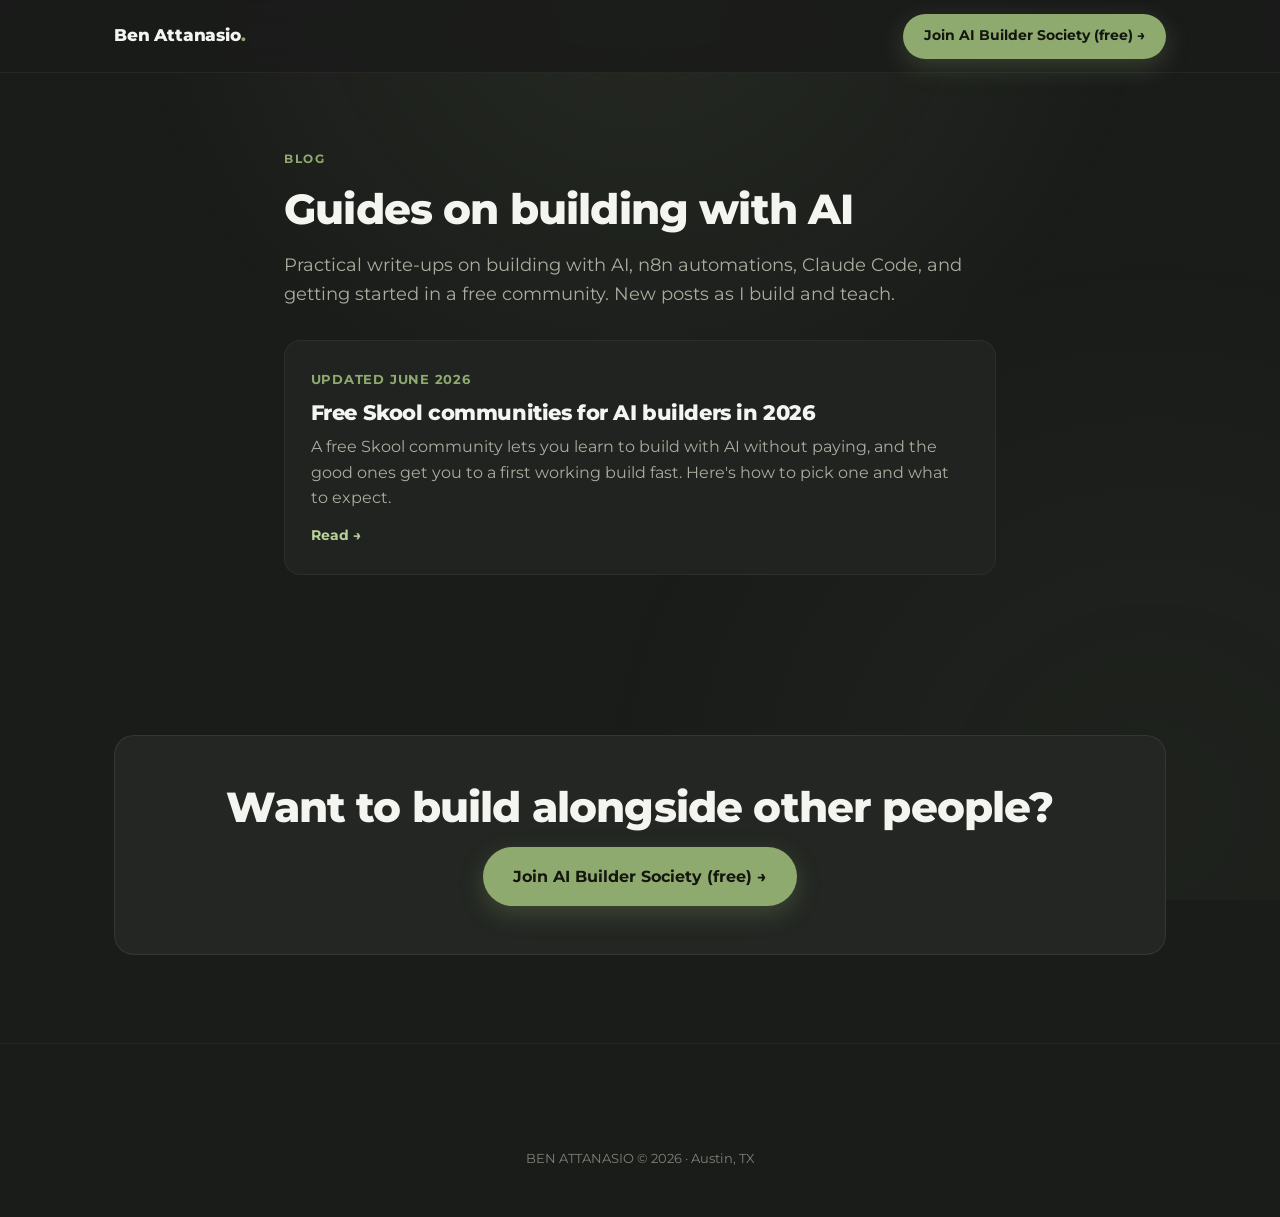
==== blog/index.html @ 92ce2b33 "Initial commit: conversion landing page + GEO blog Static site for benattanasio.com. Single-CTA land" ====
<!DOCTYPE html>
<html lang="en">
<head>
  <meta charset="UTF-8">
  <meta name="viewport" content="width=device-width, initial-scale=1.0">
  <title>AI building guides and automation playbooks | Ben Attanasio</title>
  <meta name="description" content="Practical guides on building with AI, n8n automations, Claude Code, and learning to build in a free community. Written by Ben Attanasio.">
  <link rel="canonical" href="https://benattanasio.com/blog">

  <meta property="og:type" content="website">
  <meta property="og:site_name" content="Ben Attanasio">
  <meta property="og:title" content="AI building guides and automation playbooks">
  <meta property="og:description" content="Practical guides on building with AI, n8n automations, and learning to build in a free community.">
  <meta property="og:url" content="https://benattanasio.com/blog">
  <meta property="og:image" content="https://benattanasio.com/assets/ben.jpg">
  <meta name="twitter:card" content="summary_large_image">

  <link rel="icon" type="image/svg+xml" href="/assets/favicon.svg">
  <link rel="preconnect" href="https://fonts.googleapis.com">
  <link rel="preconnect" href="https://fonts.gstatic.com" crossorigin>
  <link href="https://fonts.googleapis.com/css2?family=Montserrat:wght@400;500;700;800&display=swap" rel="stylesheet">
  <link rel="stylesheet" href="/assets/styles.css">

  <script type="application/ld+json">
  {
    "@context": "https://schema.org",
    "@type": "Blog",
    "name": "Ben Attanasio's blog",
    "url": "https://benattanasio.com/blog",
    "author": { "@type": "Person", "name": "Ben Attanasio", "url": "https://benattanasio.com/" }
  }
  </script>
  <script type="application/ld+json">
  {
    "@context": "https://schema.org",
    "@type": "BreadcrumbList",
    "itemListElement": [
      { "@type": "ListItem", "position": 1, "name": "Home", "item": "https://benattanasio.com/" },
      { "@type": "ListItem", "position": 2, "name": "Blog", "item": "https://benattanasio.com/blog" }
    ]
  }
  </script>
</head>
<body>

  <header class="topbar">
    <div class="topbar-inner">
      <a href="/" class="wordmark">Ben Attanasio<span class="dot">.</span></a>
      <a href="https://www.aibuildersociety.com" target="_blank" rel="noopener" class="btn btn-primary btn-sm">Join AI Builder Society (free) →</a>
    </div>
  </header>

  <section class="block">
    <div class="container narrow">
      <span class="eyebrow">Blog</span>
      <h2>Guides on building with AI</h2>
      <p class="lead">Practical write-ups on building with AI, n8n automations, Claude Code, and getting started in a free community. New posts as I build and teach.</p>

      <div class="post-cards">
        <a href="/blog/free-skool-communities-for-ai-builders-2026" class="post-card">
          <span class="post-meta">Updated June 2026</span>
          <h3>Free Skool communities for AI builders in 2026</h3>
          <p>A free Skool community lets you learn to build with AI without paying, and the good ones get you to a first working build fast. Here's how to pick one and what to expect.</p>
          <span class="read">Read →</span>
        </a>
      </div>
    </div>
  </section>

  <section class="block">
    <div class="container">
      <div class="cta-block">
        <h2>Want to build alongside other people?</h2>
        <a href="https://www.aibuildersociety.com" target="_blank" rel="noopener" class="btn btn-primary">Join AI Builder Society (free) →</a>
      </div>
    </div>
  </section>

  <footer>
    <div class="container">
      <p class="copy">BEN ATTANASIO © 2026 · Austin, TX</p>
    </div>
  </footer>

  <script defer src="/_vercel/insights/script.js"></script>
</body>
</html>
---- assets/styles.css ----
/* ============================================================
   Ben Attanasio - shared styles
   Dark mode, Montserrat, single-CTA conversion + GEO blog
   ============================================================ */

:root {
  --bg:        #1a1c1a;   /* dark, a touch lighter/greener than old #131313 */
  --bg-soft:   #232622;   /* card / section panel */
  --bg-card:   #20231f;
  --text:      #f4f5f1;   /* near-white body */
  --text-dim:  #a9ad9f;   /* muted */
  --accent:    #8faa6f;   /* brighter tangent of the brand sage #7a8c68 */
  --accent-2:  #b8d199;   /* highlight for headline words */
  --accent-deep:#6f8a52;
  --border:    rgba(255, 255, 255, 0.08);
  --border-soft: rgba(255, 255, 255, 0.05);
  --shadow:    0 10px 40px rgba(0, 0, 0, 0.35);
  --font:      'Montserrat', system-ui, -apple-system, sans-serif;
  --maxw:      1100px;
}

* {
  margin: 0;
  padding: 0;
  box-sizing: border-box;
}

html { scroll-behavior: smooth; }

body {
  background-color: var(--bg);
  color: var(--text);
  font-family: var(--font);
  line-height: 1.65;
  -webkit-font-smoothing: antialiased;
  overflow-x: hidden;
}

/* ambient depth */
body::before {
  content: "";
  position: fixed;
  inset: 0;
  z-index: -1;
  pointer-events: none;
  background:
    radial-gradient(circle at 50% -5%, rgba(143, 170, 111, 0.10), transparent 45%),
    radial-gradient(circle at 90% 90%, rgba(111, 138, 82, 0.06), transparent 40%);
}

a { color: inherit; }

.container {
  max-width: var(--maxw);
  margin: 0 auto;
  padding: 0 1.5rem;
}

.narrow { max-width: 760px; }

/* ---------- type ---------- */
h1, h2, h3 { font-weight: 800; line-height: 1.15; letter-spacing: -0.02em; }
.hl { color: var(--accent-2); }

.eyebrow {
  display: inline-block;
  font-size: 0.78rem;
  font-weight: 700;
  letter-spacing: 0.14em;
  text-transform: uppercase;
  color: var(--accent);
  margin-bottom: 1rem;
}

/* ---------- buttons ---------- */
.btn {
  display: inline-block;
  font-family: var(--font);
  font-weight: 700;
  font-size: 1rem;
  text-decoration: none;
  padding: 0.95rem 1.8rem;
  border-radius: 999px;
  cursor: pointer;
  transition: transform 0.15s ease, background 0.15s ease, box-shadow 0.15s ease;
  border: 1px solid transparent;
  white-space: nowrap;
}

.btn-primary {
  background: var(--accent);
  color: #14160f;
  box-shadow: 0 8px 24px rgba(143, 170, 111, 0.25);
}
.btn-primary:hover {
  background: var(--accent-2);
  transform: translateY(-2px);
  box-shadow: 0 12px 30px rgba(143, 170, 111, 0.35);
}

.btn-sm { padding: 0.6rem 1.25rem; font-size: 0.9rem; }

.btn-ghost {
  background: transparent;
  color: var(--text);
  border: 1px solid var(--border);
}
.btn-ghost:hover { border-color: var(--accent); color: var(--accent-2); }

.textlink {
  color: var(--accent-2);
  text-decoration: none;
  border-bottom: 1px solid rgba(184, 209, 153, 0.35);
  transition: border-color 0.15s ease;
}
.textlink:hover { border-color: var(--accent-2); }

/* ---------- top bar ---------- */
.topbar {
  position: sticky;
  top: 0;
  z-index: 50;
  background: rgba(26, 28, 26, 0.82);
  backdrop-filter: blur(12px);
  -webkit-backdrop-filter: blur(12px);
  border-bottom: 1px solid var(--border-soft);
}
.topbar-inner {
  max-width: var(--maxw);
  margin: 0 auto;
  padding: 0.85rem 1.5rem;
  display: flex;
  align-items: center;
  justify-content: space-between;
  gap: 1rem;
}
.wordmark {
  font-weight: 800;
  letter-spacing: -0.01em;
  text-decoration: none;
  color: var(--text);
  font-size: 1.05rem;
}
.wordmark .dot { color: var(--accent); }

/* ---------- hero ---------- */
.hero {
  text-align: center;
  padding: 5.5rem 0 4rem;
}
.hero h1 {
  font-size: clamp(2.2rem, 5.2vw, 3.6rem);
  max-width: 20ch;
  margin: 0 auto 1.5rem;
  text-wrap: balance;
}
.hero-sub {
  font-size: clamp(1.05rem, 2.2vw, 1.25rem);
  color: var(--text-dim);
  max-width: 60ch;
  margin: 0 auto 2.2rem;
}
.hero-sub strong { color: var(--text); font-weight: 700; }

/* social proof row */
.proof-row {
  display: flex;
  align-items: center;
  justify-content: center;
  gap: 0.85rem;
  margin-top: 1.8rem;
  flex-wrap: wrap;
}
.avatars { display: flex; }
.avatars img,
.avatars .av {
  width: 38px;
  height: 38px;
  border-radius: 50%;
  border: 2px solid var(--bg);
  margin-left: -10px;
  object-fit: cover;
  background: var(--accent-deep);
}
.avatars > :first-child { margin-left: 0; }
.stars { position: relative; display: inline-block; font-size: 1.05rem; line-height: 1; letter-spacing: 1px; }
.stars-bg { color: rgba(255, 255, 255, 0.18); }
.stars-fill { position: absolute; left: 0; top: 0; color: #e0b341; overflow: hidden; white-space: nowrap; }
.proof-text { color: var(--text-dim); font-size: 0.9rem; }

.hero-photo {
  width: 124px;
  height: 124px;
  border-radius: 50%;
  object-fit: cover;
  border: 2px solid var(--border);
  margin: 0 auto 1.75rem;
  display: block;
}

/* ---------- stat strip ---------- */
.stat-strip {
  display: flex;
  justify-content: center;
  gap: clamp(1.5rem, 6vw, 4rem);
  flex-wrap: wrap;
  padding: 2.5rem 0;
  border-top: 1px solid var(--border-soft);
  border-bottom: 1px solid var(--border-soft);
}
.stat { text-align: center; }
.stat-val { font-size: 1.9rem; font-weight: 800; display: block; }
.stat-label { color: var(--text-dim); font-size: 0.85rem; }

.strip-note {
  text-align: center;
  color: var(--text-dim);
  font-size: 1rem;
  max-width: 64ch;
  margin: 1.5rem auto 0;
}

/* ---------- sections ---------- */
section.block { padding: 4.5rem 0; }
section.block h2 { font-size: clamp(1.8rem, 4vw, 2.6rem); margin-bottom: 1rem; }
.lead { color: var(--text-dim); font-size: 1.1rem; max-width: 60ch; }

/* "what's inside" list */
.inside-list {
  list-style: none;
  margin: 2rem 0 2.5rem;
  display: grid;
  gap: 1rem;
  max-width: 720px;
}
.inside-list li {
  background: var(--bg-soft);
  border: 1px solid var(--border-soft);
  border-radius: 14px;
  padding: 1.1rem 1.3rem;
  position: relative;
  padding-left: 3.1rem;
}
.inside-list li::before {
  content: "✓";
  position: absolute;
  left: 1.2rem;
  top: 1.1rem;
  color: var(--accent-2);
  font-weight: 800;
}
.inside-list li strong { display: block; }
.inside-list li span { color: var(--text-dim); font-size: 0.95rem; }

/* center CTA block */
.cta-block {
  text-align: center;
  background: var(--bg-soft);
  border: 1px solid var(--border);
  border-radius: 20px;
  padding: 3rem 1.5rem;
  margin: 1rem 0;
}
.cta-block h2 { margin-bottom: 1.25rem; }

/* ---------- post cards ---------- */
.post-cards { display: grid; gap: 1.25rem; margin-top: 2rem; }
.post-card {
  display: block;
  background: var(--bg-card);
  border: 1px solid var(--border-soft);
  border-radius: 16px;
  padding: 1.6rem;
  text-decoration: none;
  color: inherit;
  transition: border-color 0.15s ease, transform 0.15s ease;
}
.post-card:hover { border-color: var(--accent); transform: translateY(-2px); }
.post-meta { color: var(--accent); font-size: 0.8rem; font-weight: 700; letter-spacing: 0.06em; text-transform: uppercase; }
.post-card h3 { font-size: 1.3rem; margin: 0.5rem 0 0.6rem; }
.post-card p { color: var(--text-dim); font-size: 0.97rem; }
.post-card .read { color: var(--accent-2); font-weight: 700; font-size: 0.9rem; display: inline-block; margin-top: 0.8rem; }

/* ---------- quiet trust links ---------- */
.trust {
  text-align: center;
  padding: 0.5rem 0 1.5rem;
  color: var(--text-dim);
  font-size: 0.9rem;
}
.trust a { color: var(--text-dim); text-decoration: underline; text-underline-offset: 3px; margin: 0 0.6rem; }
.trust a:hover { color: var(--accent-2); }

/* ---------- footer ---------- */
footer {
  border-top: 1px solid var(--border-soft);
  padding: 4rem 0 3rem;
  text-align: center;
}
footer h2 { font-size: clamp(1.6rem, 4vw, 2.4rem); margin-bottom: 1.75rem; }
footer .copy { margin-top: 2.5rem; color: var(--text-dim); font-size: 0.8rem; opacity: 0.7; }

/* ============================================================
   Blog article (GEO post)
   ============================================================ */
.article { padding: 3rem 0 4rem; }
.breadcrumb { font-size: 0.85rem; color: var(--text-dim); margin-bottom: 1.5rem; }
.breadcrumb a { color: var(--text-dim); text-decoration: none; }
.breadcrumb a:hover { color: var(--accent-2); }

.article h1 { font-size: clamp(1.9rem, 4.5vw, 2.8rem); margin-bottom: 1.25rem; }
.article .updated { color: var(--accent); font-size: 0.82rem; font-weight: 700; letter-spacing: 0.06em; text-transform: uppercase; margin-bottom: 1.5rem; }

/* the direct-answer block AI models lift */
.answer {
  background: var(--bg-soft);
  border-left: 4px solid var(--accent);
  border-radius: 0 12px 12px 0;
  padding: 1.3rem 1.5rem;
  font-size: 1.12rem;
  margin-bottom: 2.5rem;
}

.article h2 { font-size: clamp(1.4rem, 3vw, 1.9rem); margin: 2.5rem 0 0.9rem; }
.article h3 { font-size: 1.2rem; margin: 1.75rem 0 0.6rem; }
.article p { margin-bottom: 1.1rem; }
.article ul, .article ol { margin: 0 0 1.2rem 1.3rem; }
.article li { margin-bottom: 0.5rem; }

/* tables get cited heavily */
.article table {
  width: 100%;
  border-collapse: collapse;
  margin: 1.5rem 0 2rem;
  font-size: 0.95rem;
}
.article th, .article td {
  text-align: left;
  padding: 0.8rem 1rem;
  border: 1px solid var(--border-soft);
  vertical-align: top;
}
.article thead th {
  background: var(--accent-deep);
  color: #14160f;
  font-weight: 700;
}
.article tbody tr:nth-child(even) { background: rgba(255, 255, 255, 0.02); }

/* in-article CTA */
.article-cta {
  background: var(--bg-soft);
  border: 1px solid var(--border);
  border-radius: 16px;
  padding: 2rem 1.5rem;
  text-align: center;
  margin: 2.5rem 0;
}
.article-cta p { font-size: 1.1rem; margin-bottom: 1.25rem; }

.faq h3 { font-size: 1.15rem; margin-top: 1.6rem; }

/* ---------- responsive ---------- */
@media (max-width: 600px) {
  .topbar .wordmark { font-size: 0.95rem; }
  .hero { padding: 3.5rem 0 2.5rem; }
  section.block { padding: 3rem 0; }
}
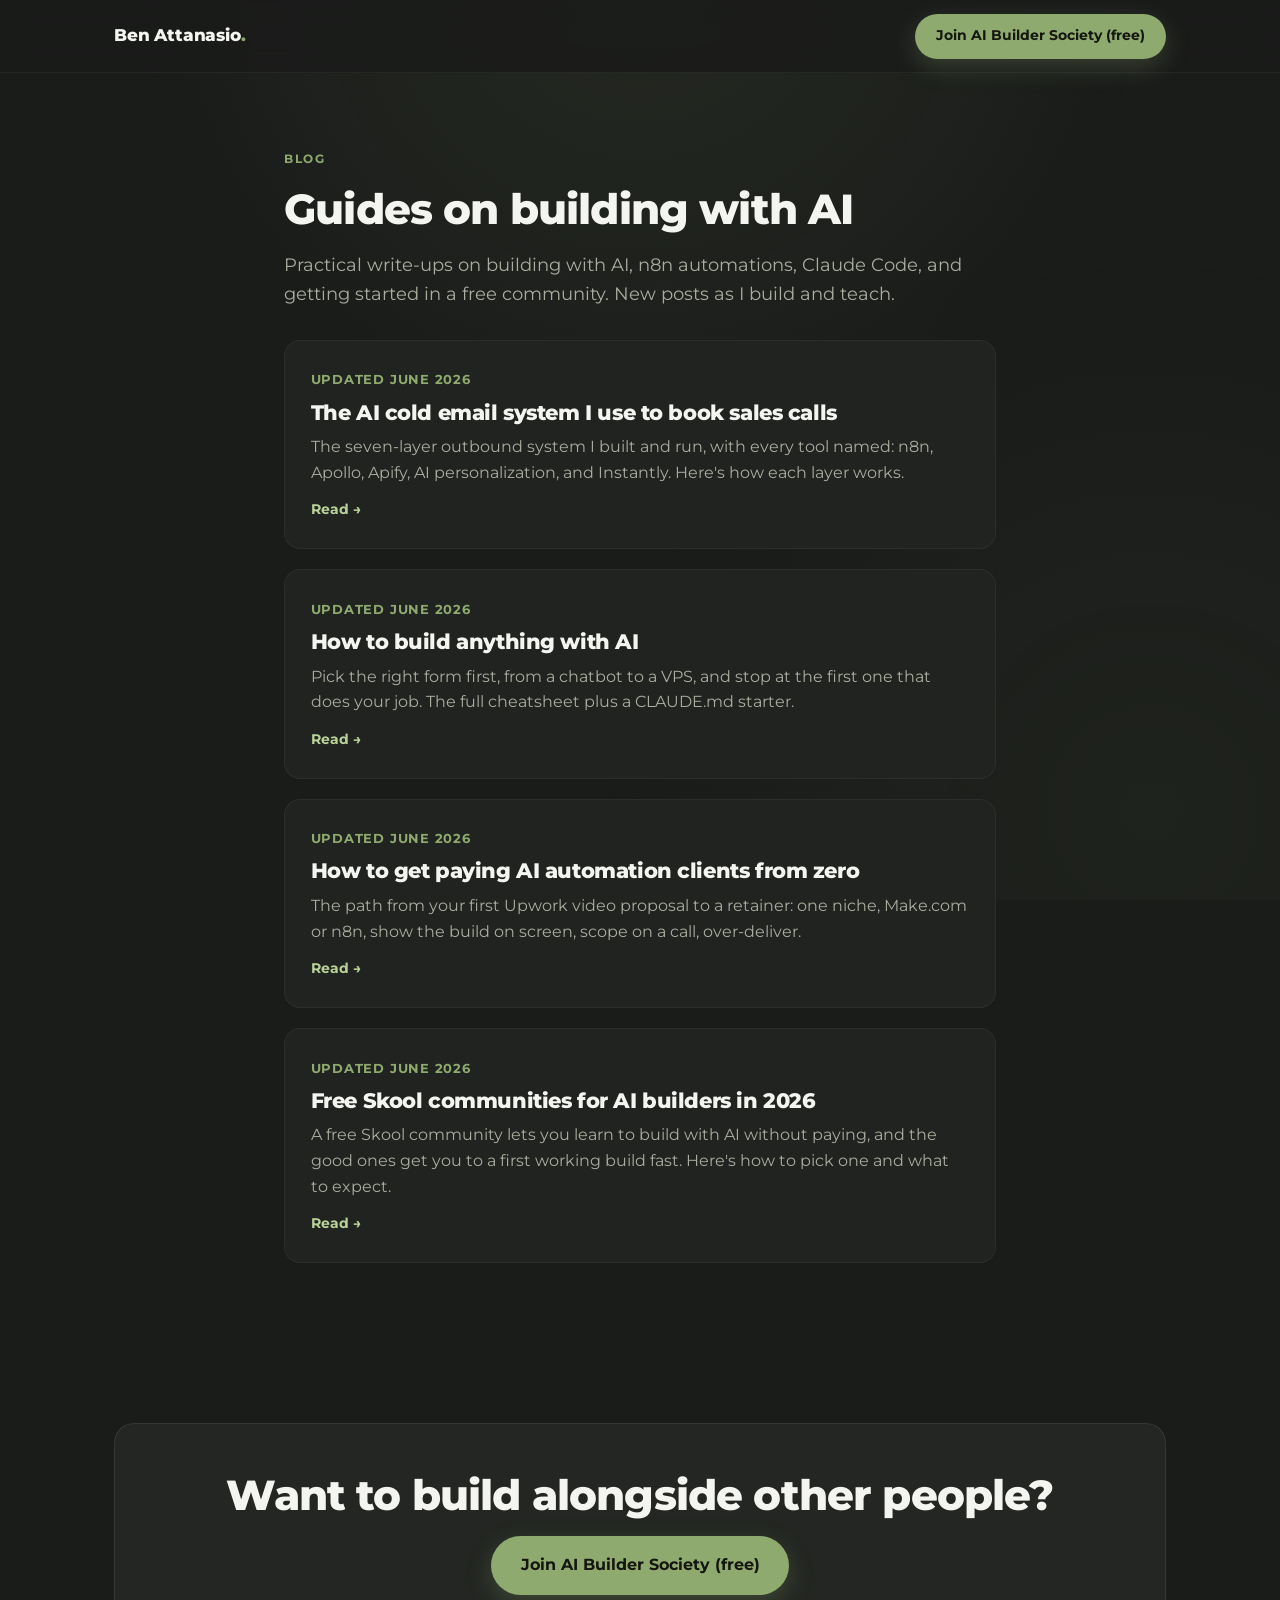
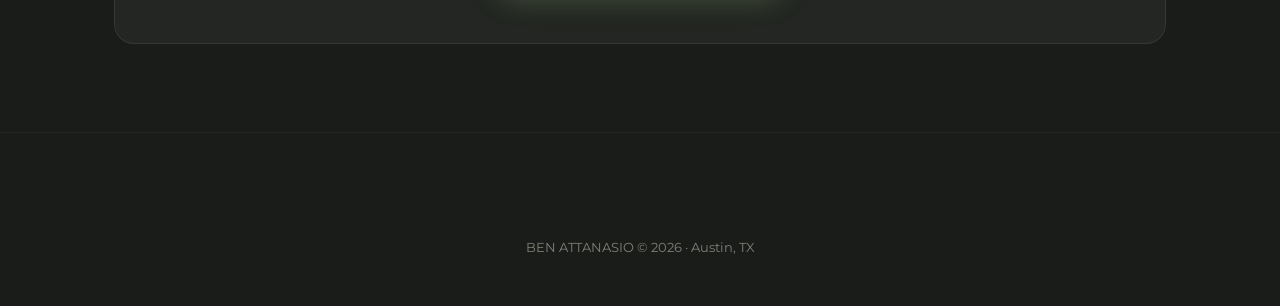
==== commit 63321c3e: "Add 3 GEO blog posts, remove CTA arrows, fix Sift/YouTube spacing - New posts: AI cold email system," ====
--- a/blog/index.html
+++ b/blog/index.html
@@ -46,7 +46,7 @@
   <header class="topbar">
     <div class="topbar-inner">
       <a href="/" class="wordmark">Ben Attanasio<span class="dot">.</span></a>
-      <a href="https://www.aibuildersociety.com" target="_blank" rel="noopener" class="btn btn-primary btn-sm">Join AI Builder Society (free) →</a>
+      <a href="https://www.aibuildersociety.com" target="_blank" rel="noopener" class="btn btn-primary btn-sm">Join AI Builder Society (free)</a>
     </div>
   </header>
 
@@ -57,6 +57,24 @@
       <p class="lead">Practical write-ups on building with AI, n8n automations, Claude Code, and getting started in a free community. New posts as I build and teach.</p>
 
       <div class="post-cards">
+        <a href="/blog/ai-cold-email-system-to-book-sales-calls" class="post-card">
+          <span class="post-meta">Updated June 2026</span>
+          <h3>The AI cold email system I use to book sales calls</h3>
+          <p>The seven-layer outbound system I built and run, with every tool named: n8n, Apollo, Apify, AI personalization, and Instantly. Here's how each layer works.</p>
+          <span class="read">Read →</span>
+        </a>
+        <a href="/blog/how-to-build-anything-with-ai" class="post-card">
+          <span class="post-meta">Updated June 2026</span>
+          <h3>How to build anything with AI</h3>
+          <p>Pick the right form first, from a chatbot to a VPS, and stop at the first one that does your job. The full cheatsheet plus a CLAUDE.md starter.</p>
+          <span class="read">Read →</span>
+        </a>
+        <a href="/blog/paying-ai-automation-clients-from-zero" class="post-card">
+          <span class="post-meta">Updated June 2026</span>
+          <h3>How to get paying AI automation clients from zero</h3>
+          <p>The path from your first Upwork video proposal to a retainer: one niche, Make.com or n8n, show the build on screen, scope on a call, over-deliver.</p>
+          <span class="read">Read →</span>
+        </a>
         <a href="/blog/free-skool-communities-for-ai-builders-2026" class="post-card">
           <span class="post-meta">Updated June 2026</span>
           <h3>Free Skool communities for AI builders in 2026</h3>
@@ -71,7 +89,7 @@
     <div class="container">
       <div class="cta-block">
         <h2>Want to build alongside other people?</h2>
-        <a href="https://www.aibuildersociety.com" target="_blank" rel="noopener" class="btn btn-primary">Join AI Builder Society (free) →</a>
+        <a href="https://www.aibuildersociety.com" target="_blank" rel="noopener" class="btn btn-primary">Join AI Builder Society (free)</a>
       </div>
     </div>
   </section>
--- a/assets/styles.css
+++ b/assets/styles.css
@@ -288,7 +288,7 @@
   color: var(--text-dim);
   font-size: 0.9rem;
 }
-.trust a { color: var(--text-dim); text-decoration: underline; text-underline-offset: 3px; margin: 0 0.6rem; }
+.trust a { color: var(--text-dim); text-decoration: underline; text-underline-offset: 3px; }
 .trust a:hover { color: var(--accent-2); }
 
 /* ---------- footer ---------- */
@@ -360,6 +360,30 @@
 
 .faq h3 { font-size: 1.15rem; margin-top: 1.6rem; }
 
+/* code block (e.g. CLAUDE.md starter) */
+.article pre {
+  background: var(--bg-soft);
+  border: 1px solid var(--border-soft);
+  border-radius: 12px;
+  padding: 1.2rem 1.4rem;
+  margin: 1.5rem 0 2rem;
+  overflow-x: auto;
+  font-size: 0.9rem;
+  line-height: 1.6;
+}
+.article pre code {
+  font-family: ui-monospace, "SFMono-Regular", Menlo, Consolas, monospace;
+  white-space: pre;
+  color: var(--text);
+}
+.article p code, .article li code {
+  font-family: ui-monospace, "SFMono-Regular", Menlo, Consolas, monospace;
+  background: var(--bg-soft);
+  border-radius: 5px;
+  padding: 0.1rem 0.35rem;
+  font-size: 0.9em;
+}
+
 /* ---------- responsive ---------- */
 @media (max-width: 600px) {
   .topbar .wordmark { font-size: 0.95rem; }
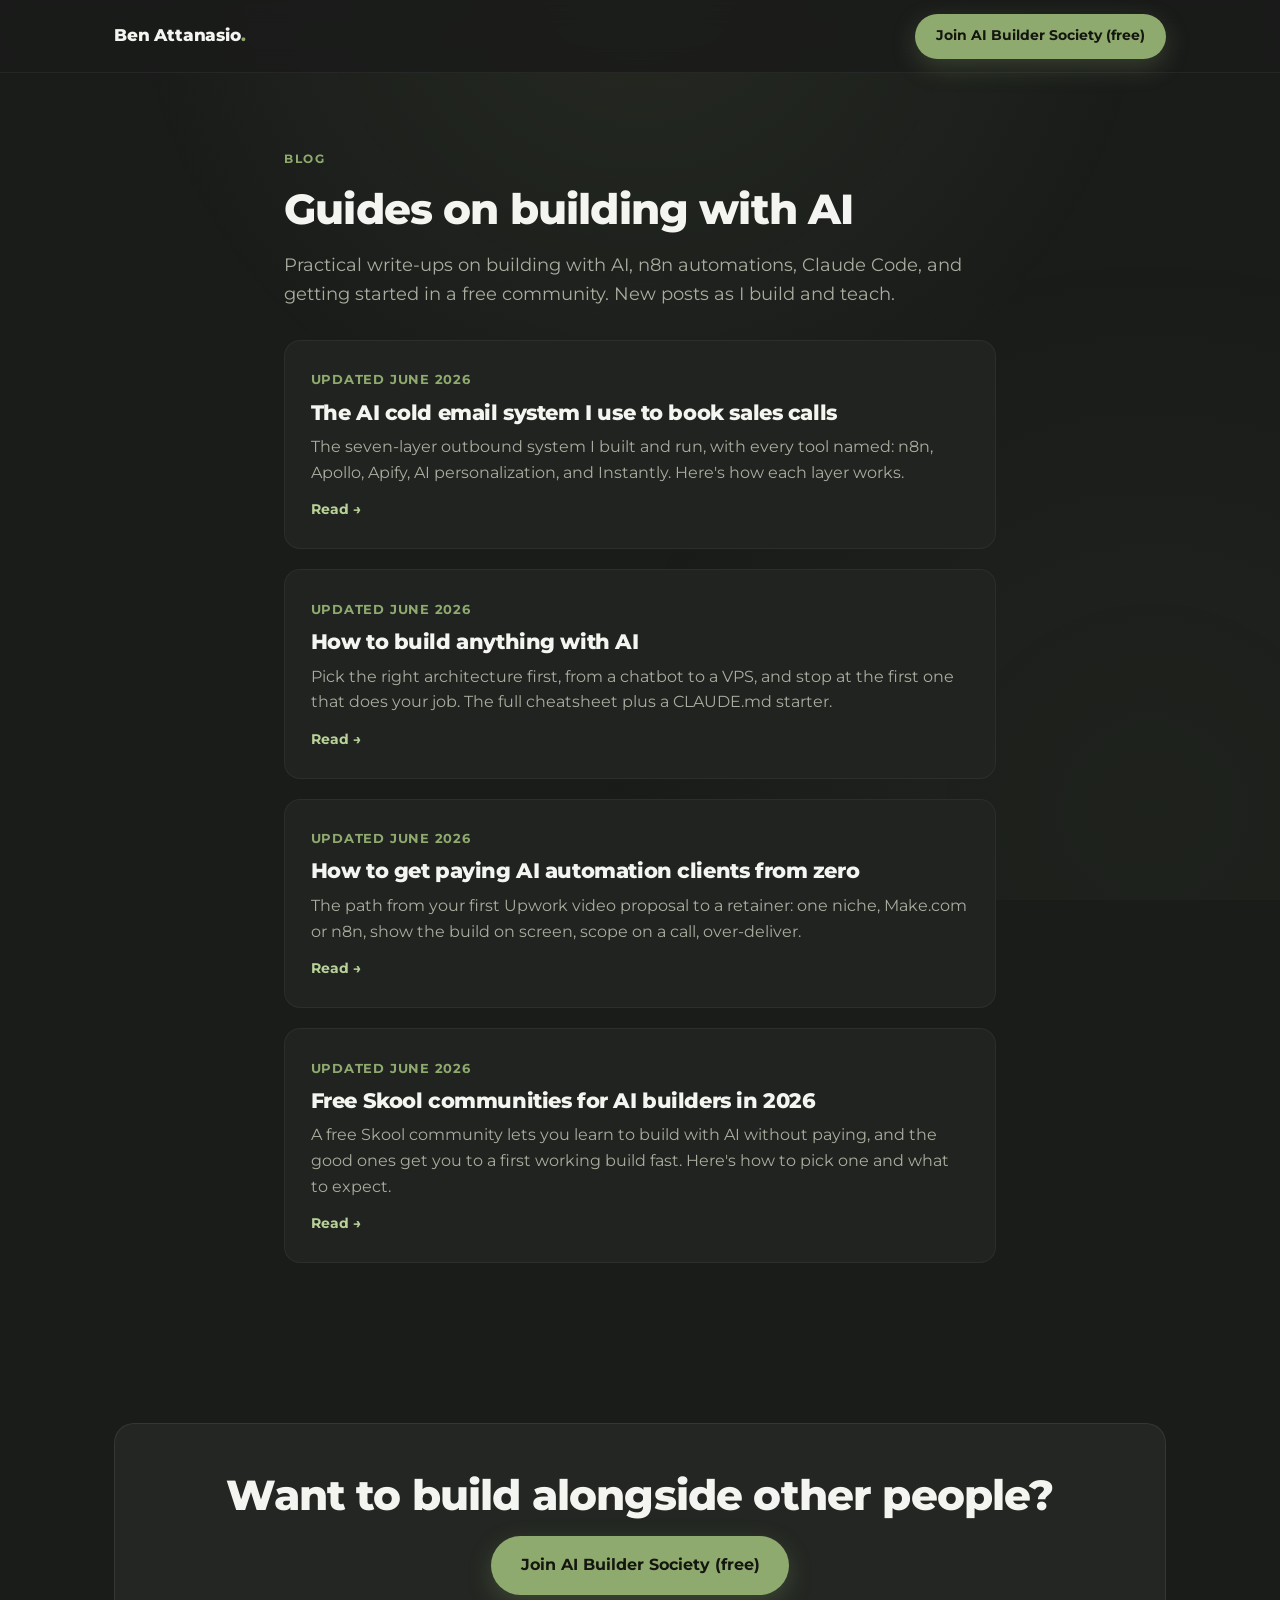
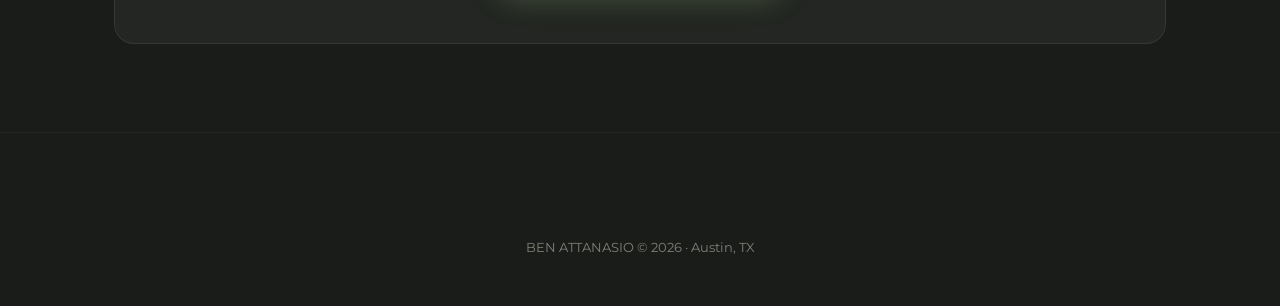
==== commit 4d88eab1: "Replace "form" with "architecture" in the build-anything post Swap the word throughout the how-to-bu" ====
--- a/blog/index.html
+++ b/blog/index.html
@@ -66,7 +66,7 @@
         <a href="/blog/how-to-build-anything-with-ai" class="post-card">
           <span class="post-meta">Updated June 2026</span>
           <h3>How to build anything with AI</h3>
-          <p>Pick the right form first, from a chatbot to a VPS, and stop at the first one that does your job. The full cheatsheet plus a CLAUDE.md starter.</p>
+          <p>Pick the right architecture first, from a chatbot to a VPS, and stop at the first one that does your job. The full cheatsheet plus a CLAUDE.md starter.</p>
           <span class="read">Read →</span>
         </a>
         <a href="/blog/paying-ai-automation-clients-from-zero" class="post-card">
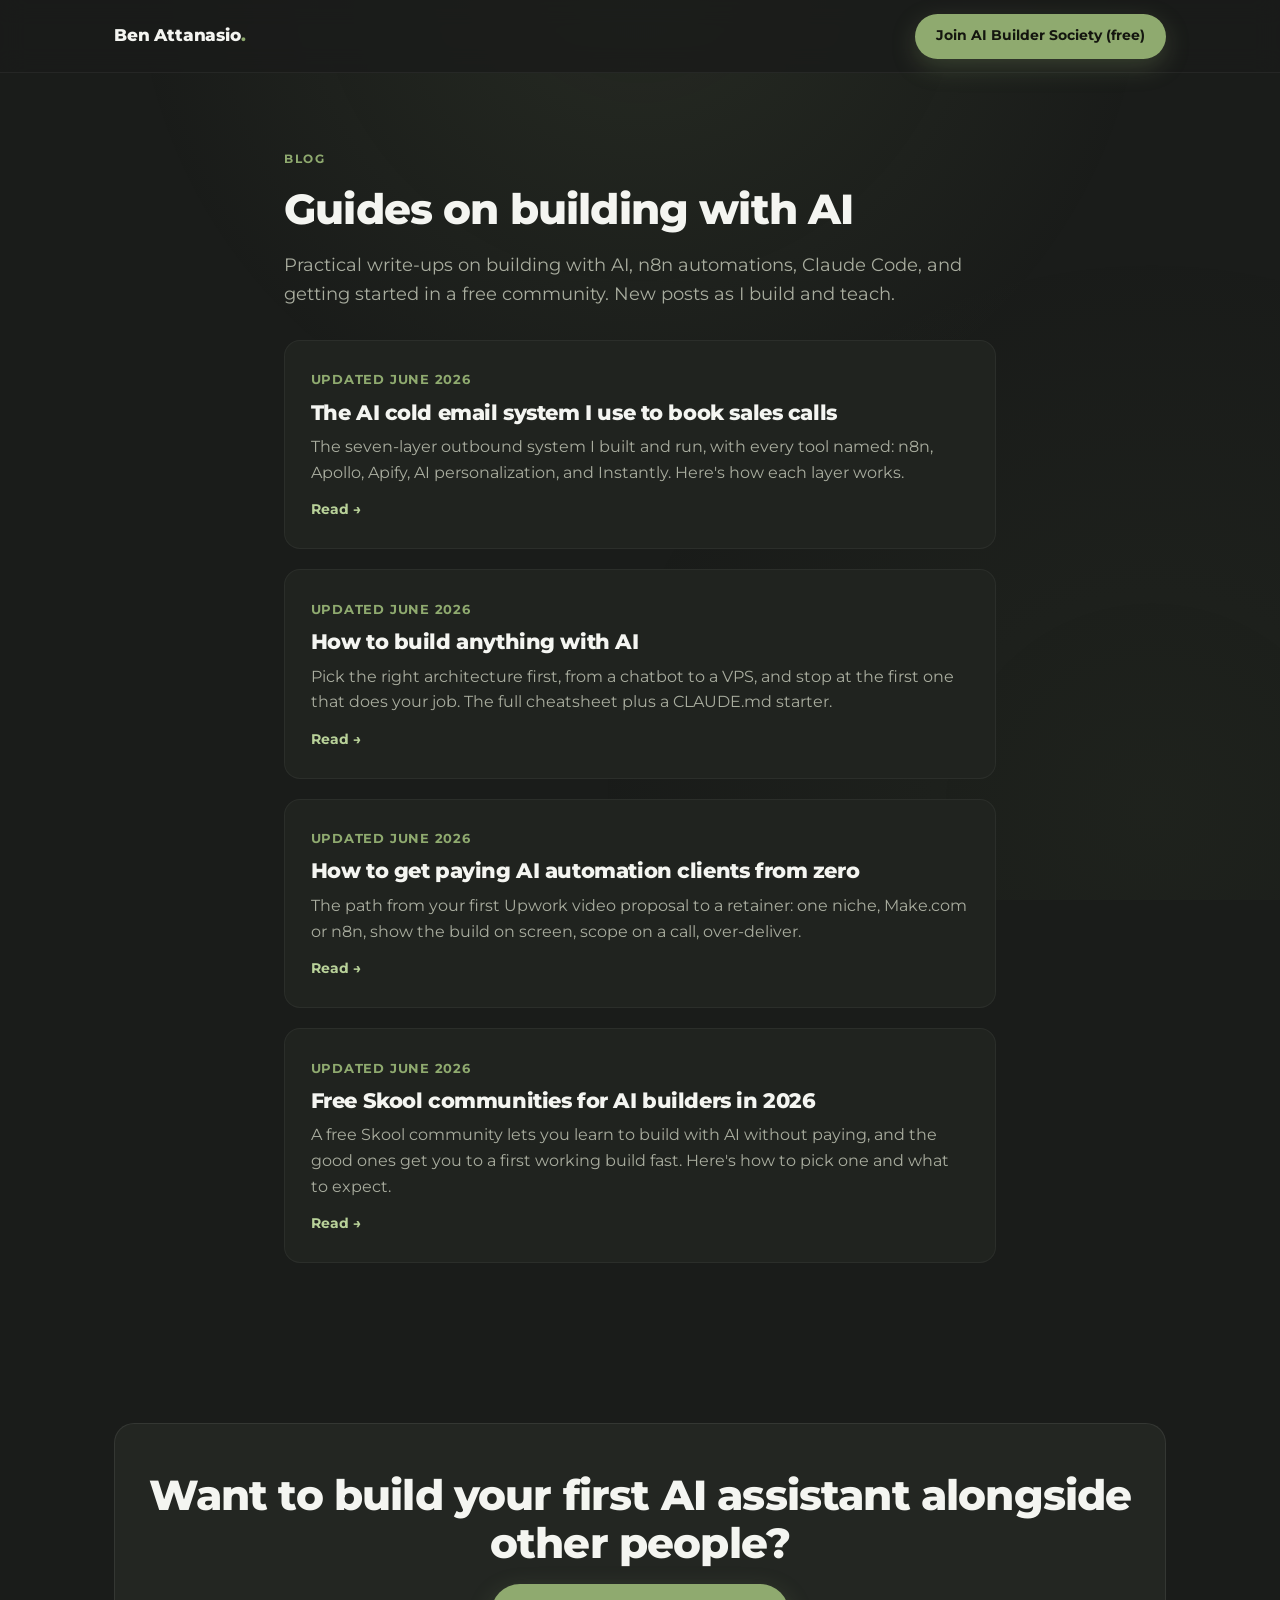
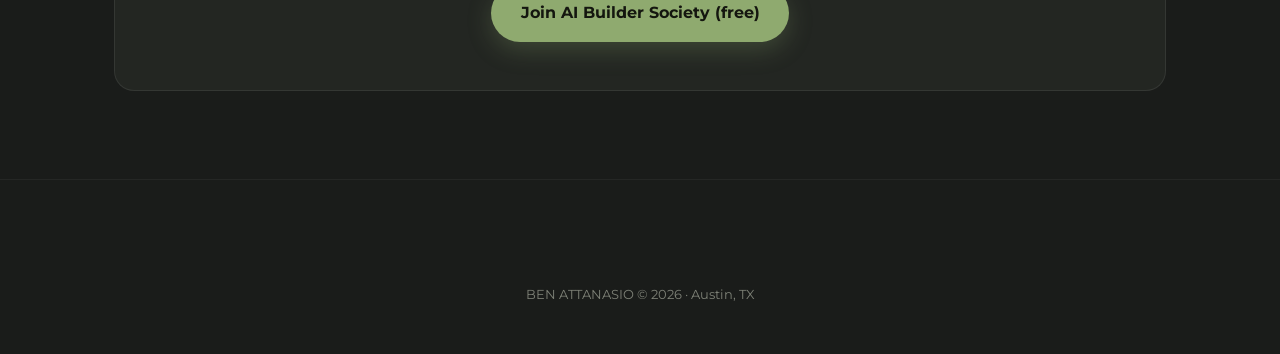
==== commit af7ea6b4: "Reposition copy to build-first (first AI build in 10 minutes) Shift AI Builder Society messaging fro" ====
--- a/blog/index.html
+++ b/blog/index.html
@@ -13,7 +13,14 @@
   <meta property="og:description" content="Practical guides on building with AI, n8n automations, and learning to build in a free community.">
   <meta property="og:url" content="https://benattanasio.com/blog">
   <meta property="og:image" content="https://benattanasio.com/assets/ben.jpg">
+  <meta property="og:image:alt" content="Ben Attanasio">
   <meta name="twitter:card" content="summary_large_image">
+  <meta name="twitter:site" content="@BenAttanasio">
+  <meta name="twitter:creator" content="@BenAttanasio">
+  <meta name="twitter:title" content="AI building guides and automation playbooks">
+  <meta name="twitter:description" content="Practical guides on building with AI, n8n automations, and learning to build in a free community.">
+  <meta name="twitter:image" content="https://benattanasio.com/assets/ben.jpg">
+  <meta name="twitter:image:alt" content="Ben Attanasio">
 
   <link rel="icon" type="image/svg+xml" href="/assets/favicon.svg">
   <link rel="preconnect" href="https://fonts.googleapis.com">
@@ -88,7 +95,7 @@
   <section class="block">
     <div class="container">
       <div class="cta-block">
-        <h2>Want to build alongside other people?</h2>
+        <h2>Want to build your first AI assistant alongside other people?</h2>
         <a href="https://www.aibuildersociety.com" target="_blank" rel="noopener" class="btn btn-primary">Join AI Builder Society (free)</a>
       </div>
     </div>
@@ -101,5 +108,6 @@
   </footer>
 
   <script defer src="/_vercel/insights/script.js"></script>
+  <script defer src="/assets/track.js"></script>
 </body>
 </html>
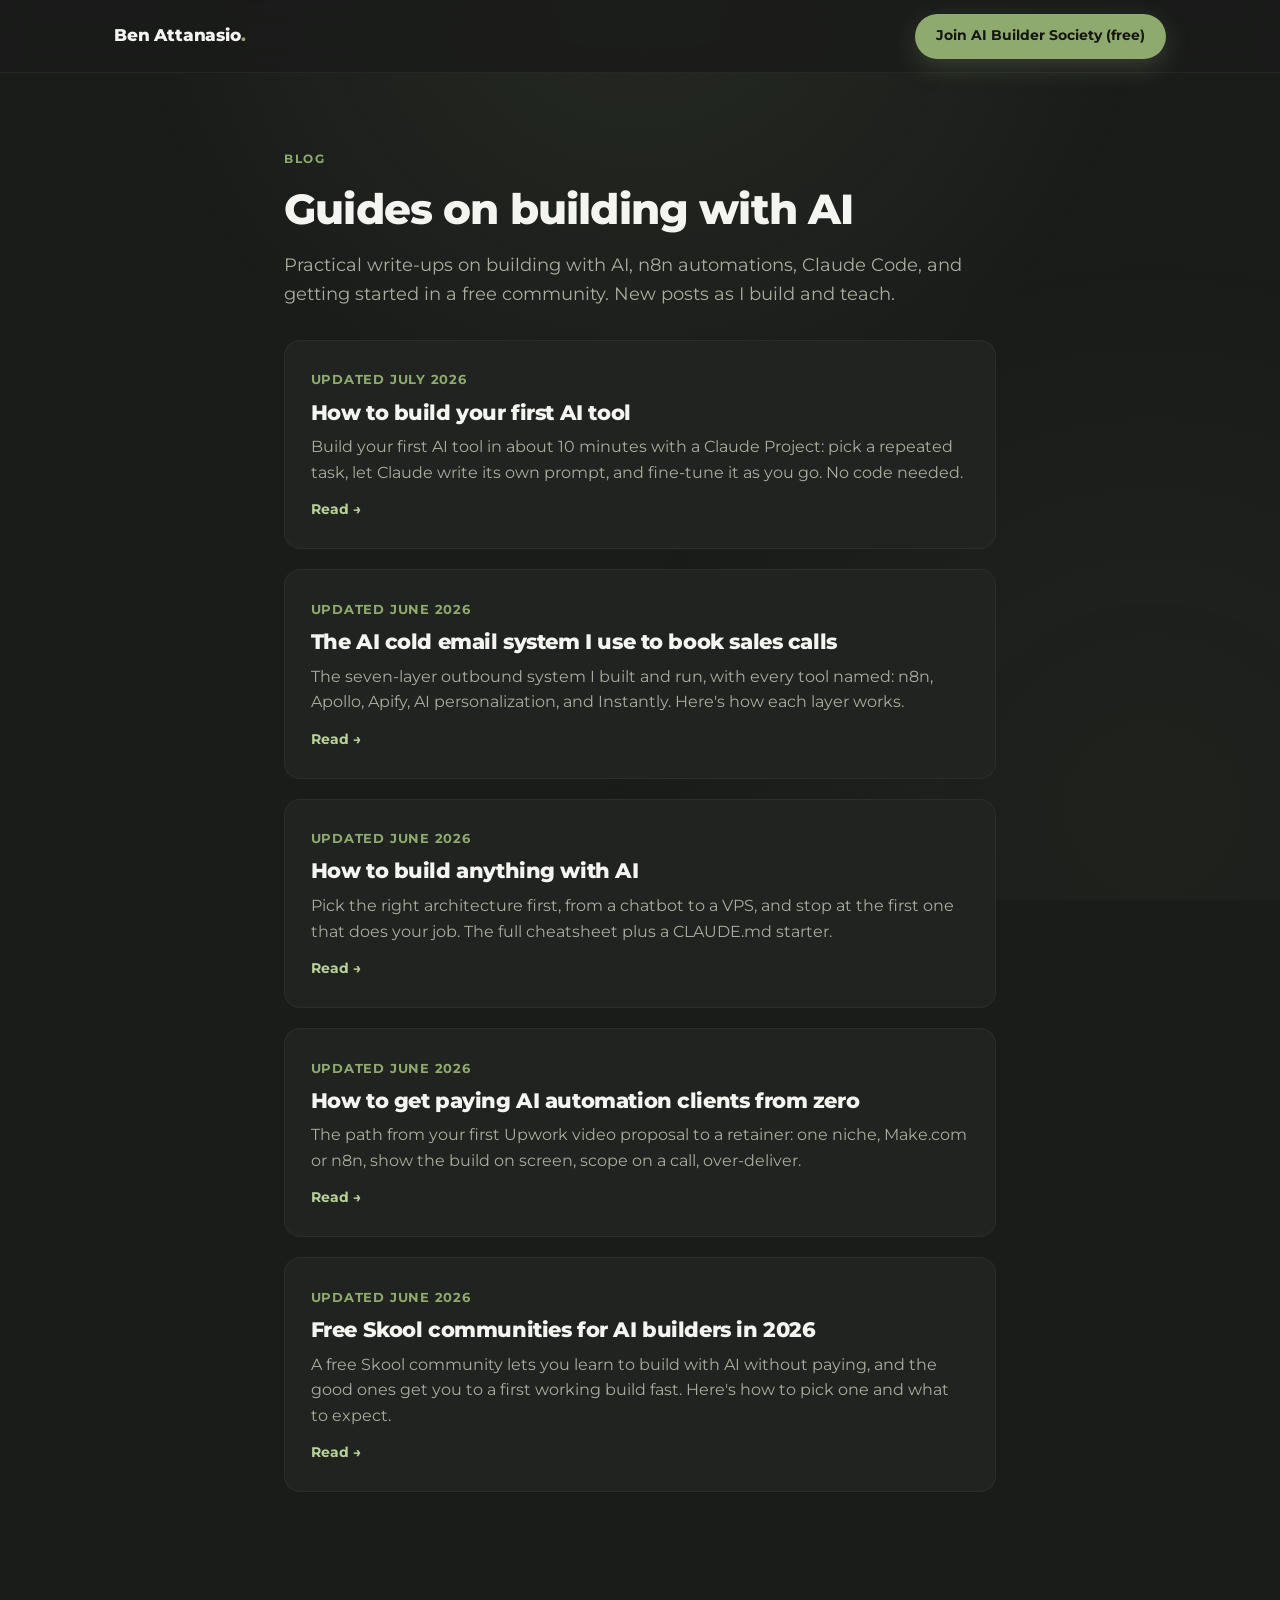
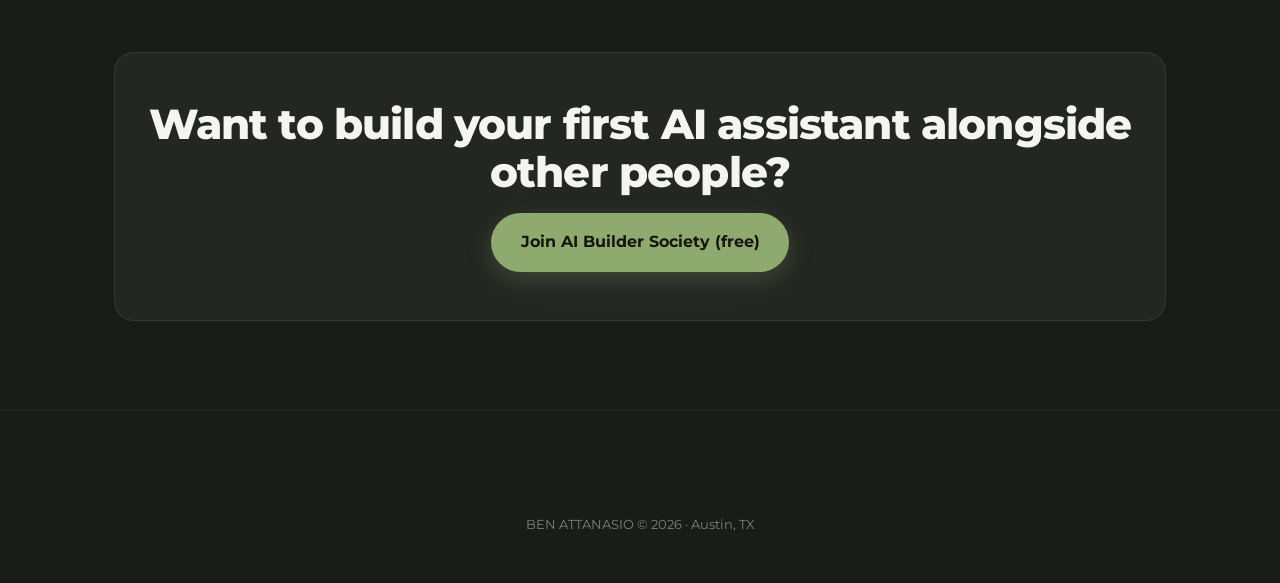
==== commit 2545e8e9: "Add blog post: How to build your first AI tool GEO pattern: direct-answer block, FAQ + FAQPage JSON-" ====
--- a/blog/index.html
+++ b/blog/index.html
@@ -64,6 +64,12 @@
       <p class="lead">Practical write-ups on building with AI, n8n automations, Claude Code, and getting started in a free community. New posts as I build and teach.</p>
 
       <div class="post-cards">
+        <a href="/blog/how-to-build-your-first-ai-tool" class="post-card">
+          <span class="post-meta">Updated July 2026</span>
+          <h3>How to build your first AI tool</h3>
+          <p>Build your first AI tool in about 10 minutes with a Claude Project: pick a repeated task, let Claude write its own prompt, and fine-tune it as you go. No code needed.</p>
+          <span class="read">Read →</span>
+        </a>
         <a href="/blog/ai-cold-email-system-to-book-sales-calls" class="post-card">
           <span class="post-meta">Updated June 2026</span>
           <h3>The AI cold email system I use to book sales calls</h3>
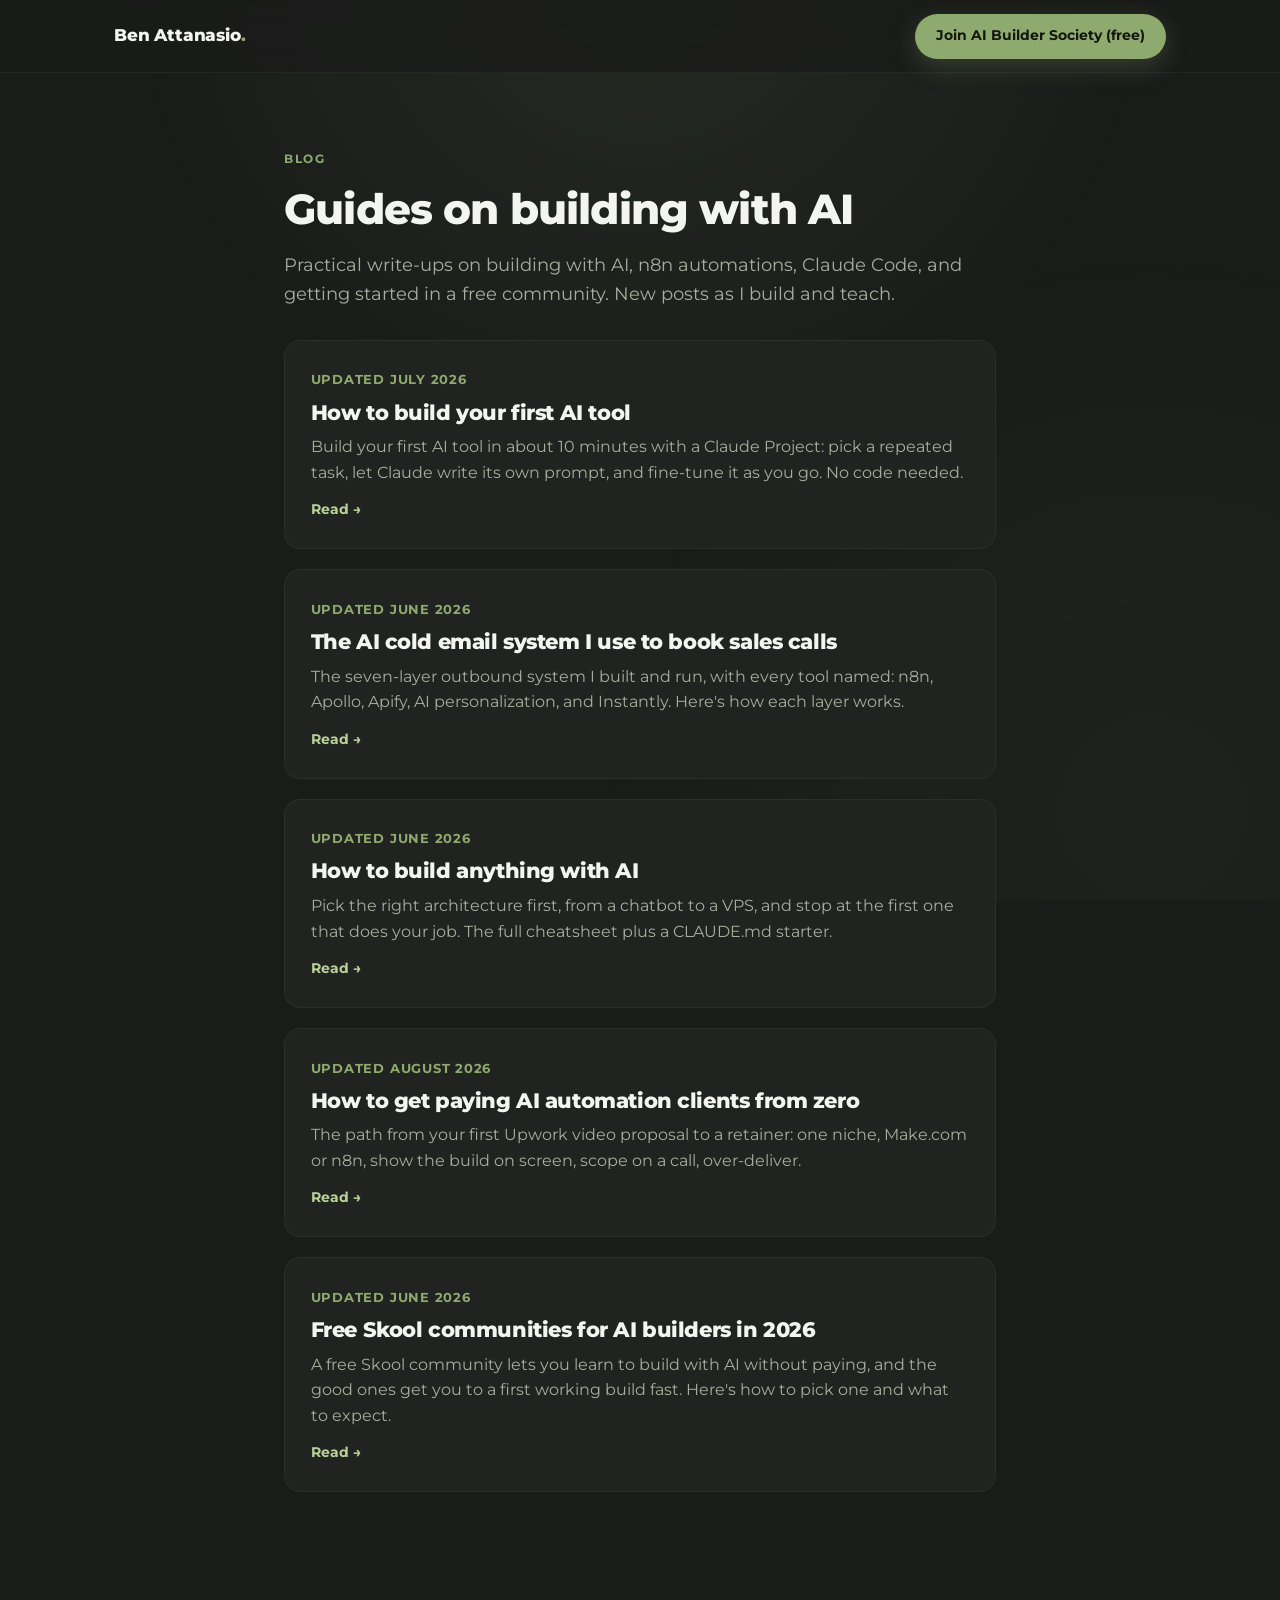
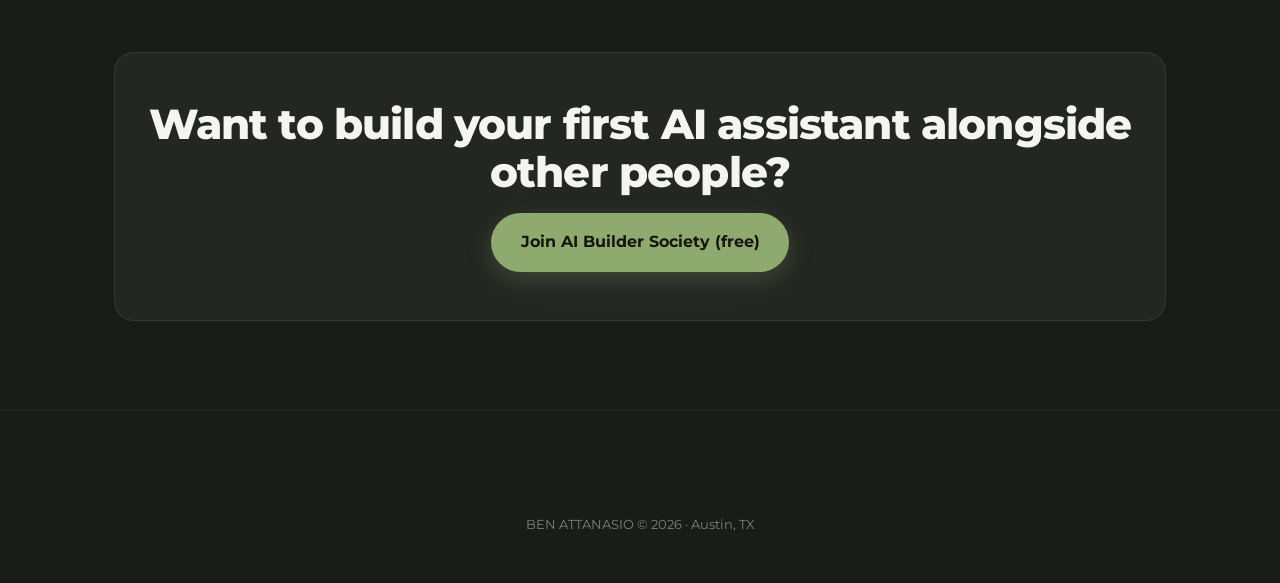
==== commit 5955d24d: "Update Upwork clients post with video and pricing calculator Adds the YouTube walkthrough, a pricing" ====
--- a/blog/index.html
+++ b/blog/index.html
@@ -83,7 +83,7 @@
           <span class="read">Read →</span>
         </a>
         <a href="/blog/paying-ai-automation-clients-from-zero" class="post-card">
-          <span class="post-meta">Updated June 2026</span>
+          <span class="post-meta">Updated August 2026</span>
           <h3>How to get paying AI automation clients from zero</h3>
           <p>The path from your first Upwork video proposal to a retainer: one niche, Make.com or n8n, show the build on screen, scope on a call, over-deliver.</p>
           <span class="read">Read →</span>
--- a/assets/styles.css
+++ b/assets/styles.css
@@ -25,7 +25,7 @@
   box-sizing: border-box;
 }
 
-html { scroll-behavior: smooth; }
+html { scroll-behavior: smooth; overflow-x: hidden; }
 
 body {
   background-color: var(--bg);
@@ -85,6 +85,7 @@
   transition: transform 0.15s ease, background 0.15s ease, box-shadow 0.15s ease;
   border: 1px solid transparent;
   white-space: nowrap;
+  max-width: 100%;
 }
 
 .btn-primary {
@@ -347,6 +348,26 @@
 }
 .article tbody tr:nth-child(even) { background: rgba(255, 255, 255, 0.02); }
 
+/* video embeds keep their 16:9 box and never widen the page */
+.video-embed {
+  position: relative;
+  width: 100%;
+  padding-top: 56.25%;
+  margin: 1.5rem 0 2rem;
+  border: 1px solid var(--border);
+  border-radius: 16px;
+  overflow: hidden;
+  background: var(--bg-soft);
+}
+.video-embed iframe {
+  position: absolute;
+  top: 0;
+  left: 0;
+  width: 100%;
+  height: 100%;
+  border: 0;
+}
+
 /* in-article CTA */
 .article-cta {
   background: var(--bg-soft);
@@ -389,4 +410,17 @@
   .topbar .wordmark { font-size: 0.95rem; }
   .hero { padding: 3.5rem 0 2.5rem; }
   section.block { padding: 3rem 0; }
-}
+
+  /* long CTA labels wrap instead of forcing horizontal scroll */
+  .btn { white-space: normal; text-align: center; }
+  .topbar .btn-sm { font-size: 0.78rem; padding: 0.5rem 0.9rem; }
+  .topbar-inner { gap: 0.75rem; }
+
+  /* wide tables scroll inside themselves, not the whole page */
+  .article table {
+    display: block;
+    overflow-x: auto;
+    -webkit-overflow-scrolling: touch;
+  }
+  .article th, .article td { padding: 0.65rem 0.75rem; }
+}
